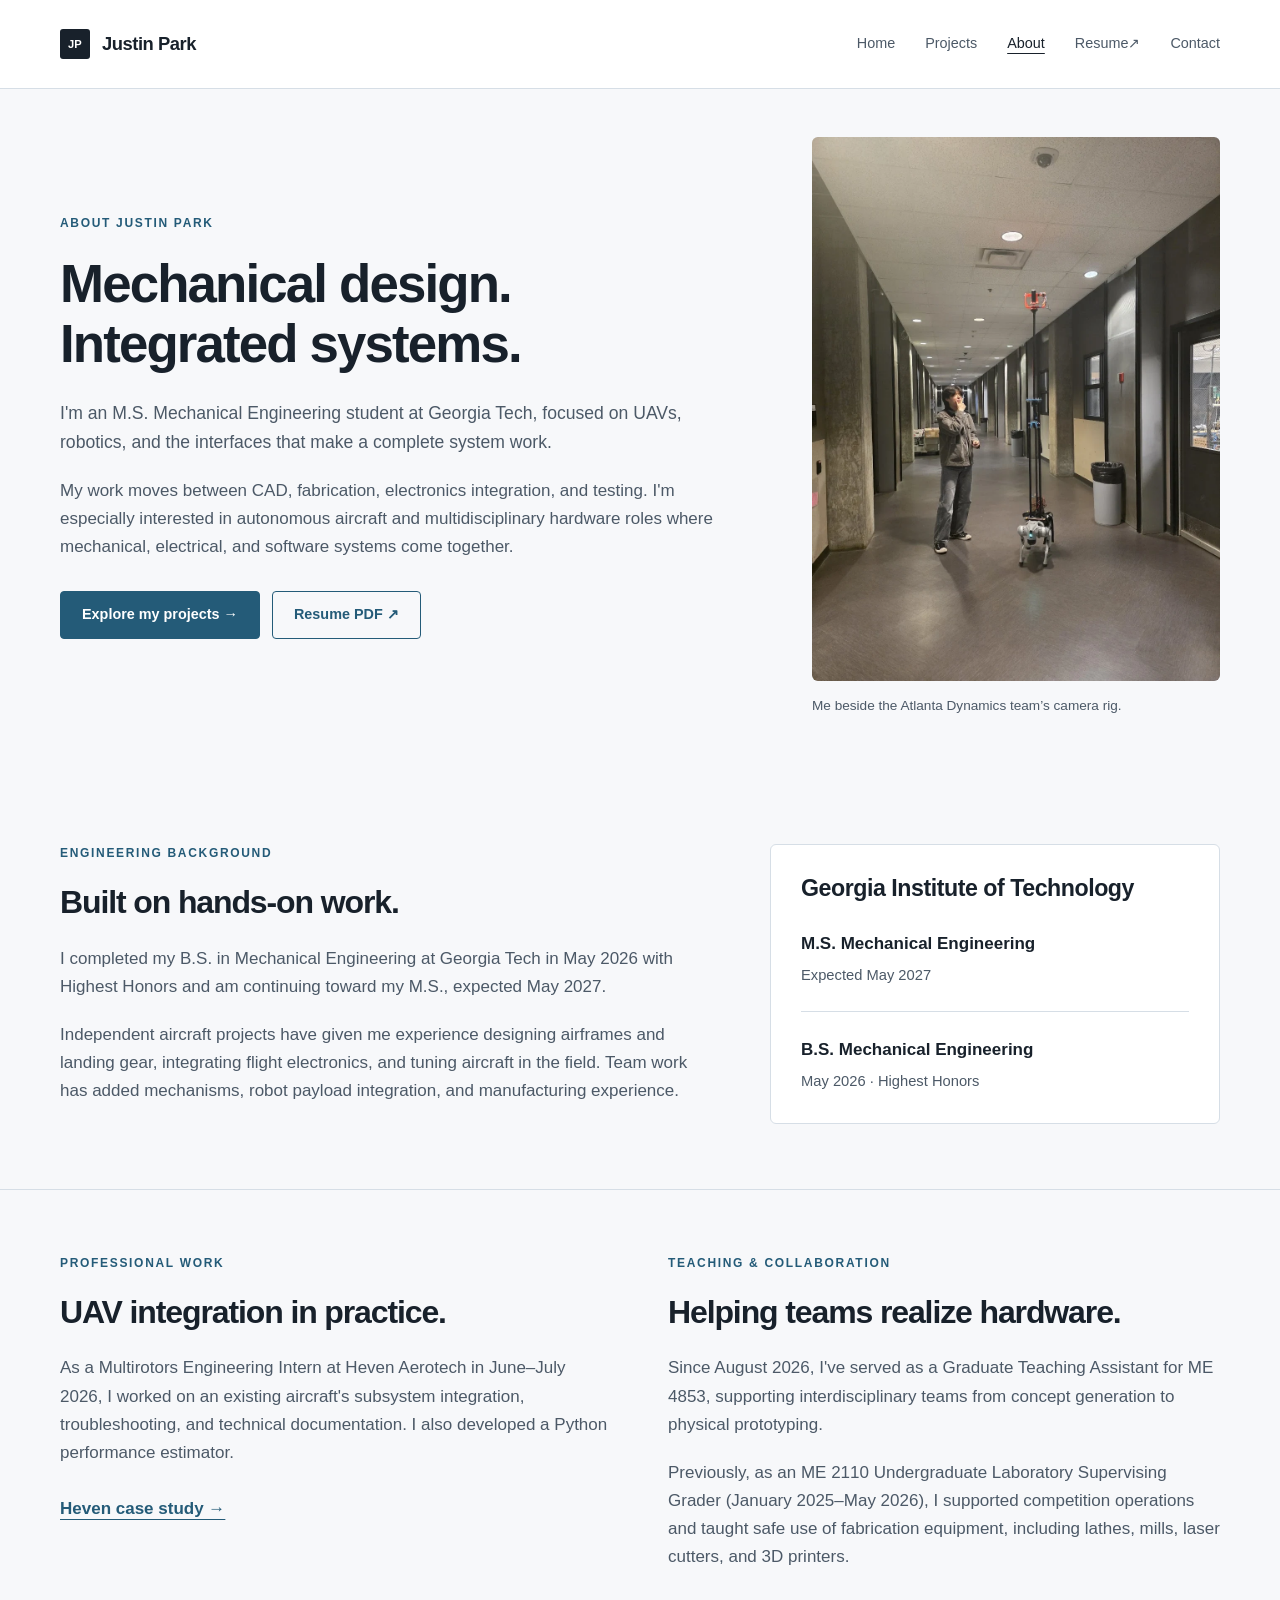
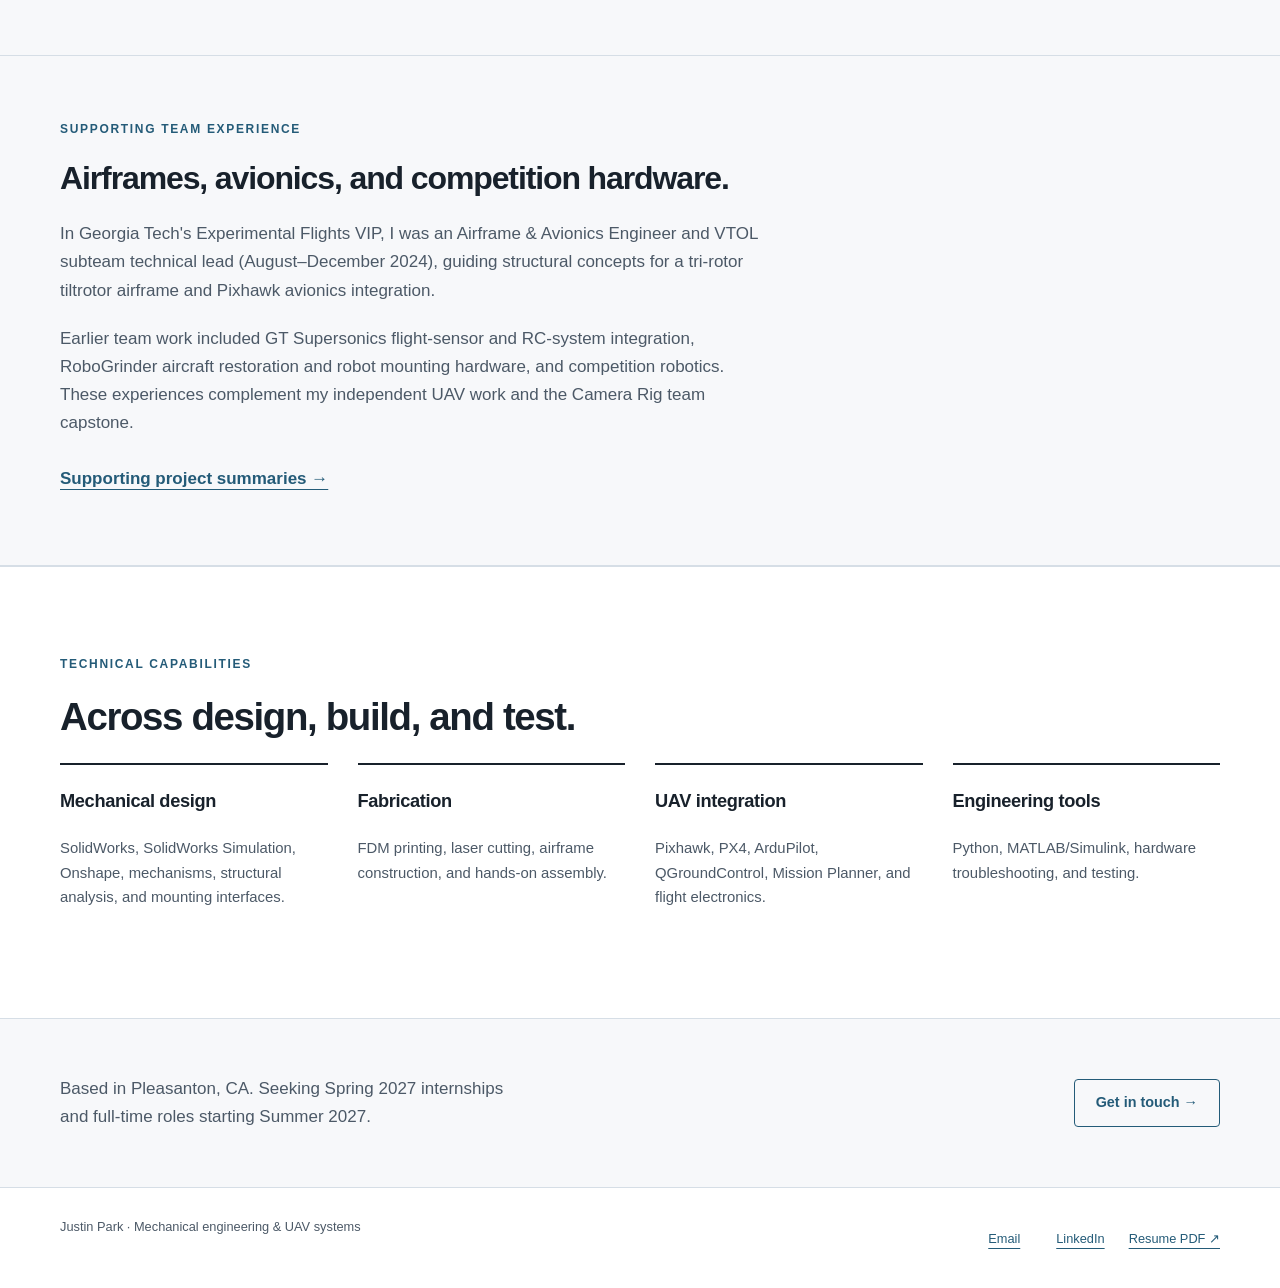
==== website/about/index.html @ 543ff521 "Finish project writeups and cleanup" ====
<!doctype html>
<html lang="en"><head><meta charset="utf-8"><meta name="viewport" content="width=device-width, initial-scale=1"><title>About — Justin Park</title><meta name="description" content="Justin Park: Georgia Tech mechanical engineering BS/MS background, UAV integration, robotics, teaching, and hands-on hardware development."><link rel="icon" href="../assets/images/site-mark.svg" type="image/svg+xml"><meta name="theme-color" content="#245b78"><link rel="stylesheet" href="../assets/css/styles.css?v=primary-pages-1"><script src="../assets/js/main.js?v=primary-pages-1" defer></script></head>
<body><a class="skip-link" href="#main">Skip to content</a><header class="site-header"><div class="container header-inner">
<a class="brand" href="../index.html" aria-label="Justin Park, home"><span class="brand-mark" aria-hidden="true">JP</span>Justin Park</a>
<button class="nav-toggle" type="button" aria-expanded="false" aria-controls="site-navigation">Menu</button>
<nav class="nav-links" id="site-navigation" aria-label="Main navigation"><a href="../index.html">Home</a><a href="../projects/index.html">Projects</a><a href="../about/index.html" aria-current="page">About</a>
<a href="../assets/documents/justin-park-resume.pdf" target="_blank" rel="noopener" aria-label="Resume PDF, opens in a new tab">Resume <span aria-hidden="true">↗</span></a><a href="../index.html#contact">Contact</a></nav></div></header><main id="main" tabindex="-1"><div class="container case-hero"><div><span class="eyebrow">About Justin Park</span><h1>Mechanical design. Integrated systems.</h1><p class="lead">I'm an M.S. Mechanical Engineering student at Georgia Tech, focused on UAVs, robotics, and the interfaces that make a complete system work.</p><p class="muted">My work moves between CAD, fabrication, electronics integration, and testing. I'm especially interested in autonomous aircraft and multidisciplinary hardware roles where mechanical, electrical, and software systems come together.</p><div class="actions"><a class="button" href="../projects/index.html">Explore my projects →</a><a class="button secondary" href="../assets/documents/justin-park-resume.pdf" target="_blank" rel="noopener">Resume PDF ↗</a></div></div><figure><img src="../assets/images/camera-rig/justin-with-camera-rig.webp" alt="Justin Park beside the completed team camera payload on a quadruped robot" width="978" height="1304" fetchpriority="high"><figcaption>Me beside the Atlanta Dynamics team’s camera rig.</figcaption></figure></div>
<section class="case-section" aria-labelledby="background-title"><div class="container experience-grid"><div><span class="eyebrow">Engineering background</span><h2 id="background-title">Built on hands-on work.</h2><p>I completed my B.S. in Mechanical Engineering at Georgia Tech in May 2026 with Highest Honors and am continuing toward my M.S., expected May 2027.</p><p>Independent aircraft projects have given me experience designing airframes and landing gear, integrating flight electronics, and tuning aircraft in the field. Team work has added mechanisms, robot payload integration, and manufacturing experience.</p></div><div class="education"><h3>Georgia Institute of Technology</h3><div class="degree"><strong>M.S. Mechanical Engineering</strong><p>Expected May 2027</p></div><div class="degree"><strong>B.S. Mechanical Engineering</strong><p>May 2026 · Highest Honors</p></div></div></div></section>
<section class="case-section" aria-labelledby="experience-title"><div class="container case-split"><div><span class="eyebrow">Professional work</span><h2 id="experience-title">UAV integration in practice.</h2><p>As a Multirotors Engineering Intern at Heven Aerotech in June–July 2026, I worked on an existing aircraft's subsystem integration, troubleshooting, and technical documentation. I also developed a Python performance estimator.</p><a class="text-link" href="../projects/heven/index.html">Heven case study →</a></div><div><span class="eyebrow">Teaching &amp; collaboration</span><h2>Helping teams realize hardware.</h2><p>Since August 2026, I've served as a Graduate Teaching Assistant for ME 4853, supporting interdisciplinary teams from concept generation to physical prototyping.</p><p>Previously, as an ME 2110 Undergraduate Laboratory Supervising Grader (January 2025–May 2026), I supported competition operations and taught safe use of fabrication equipment, including lathes, mills, laser cutters, and 3D printers.</p></div></div></section>
<section class="case-section" aria-labelledby="teams-title"><div class="container"><div class="prose"><span class="eyebrow">Supporting team experience</span><h2 id="teams-title">Airframes, avionics, and competition hardware.</h2><p>In Georgia Tech's Experimental Flights VIP, I was an Airframe &amp; Avionics Engineer and VTOL subteam technical lead (August–December 2024), guiding structural concepts for a tri-rotor tiltrotor airframe and Pixhawk avionics integration.</p><p>Earlier team work included GT Supersonics flight-sensor and RC-system integration, RoboGrinder aircraft restoration and robot mounting hardware, and competition robotics. These experiences complement my independent UAV work and the Camera Rig team capstone.</p><a class="text-link" href="../projects/index.html#secondary-title">Supporting project summaries →</a></div></div></section>
<section class="section section-white" aria-labelledby="skills-title"><div class="container"><span class="eyebrow">Technical capabilities</span><h2 id="skills-title">Across design, build, and test.</h2><div class="capability-grid"><article><h3>Mechanical design</h3><p>SolidWorks, SolidWorks Simulation, Onshape, mechanisms, structural analysis, and mounting interfaces.</p></article><article><h3>Fabrication</h3><p>FDM printing, laser cutting, airframe construction, and hands-on assembly.</p></article><article><h3>UAV integration</h3><p>Pixhawk, PX4, ArduPilot, QGroundControl, Mission Planner, and flight electronics.</p></article><article><h3>Engineering tools</h3><p>Python, MATLAB/Simulink, hardware troubleshooting, and testing.</p></article></div></div></section>
<div class="container case-end"><p>Based in Pleasanton, CA. Seeking Spring 2027 internships and full-time roles starting Summer 2027.</p><a class="button secondary" href="../index.html#contact">Get in touch →</a></div></main><footer class="site-footer"><div class="container footer-inner"><span>Justin Park · Mechanical engineering &amp; UAV systems</span><div class="footer-links"><a href="mailto:justinpark0902@gmail.com">Email</a><a href="https://www.linkedin.com/in/justinpark-eng/">LinkedIn</a><a href="../assets/documents/justin-park-resume.pdf" target="_blank" rel="noopener">Resume PDF ↗</a></div></div></footer></body></html>
---- website/assets/css/styles.css ----
/* Shared visual system. Content remains visible without JavaScript. */
:root{--ink:#18212b;--muted:#4c5967;--accent:#245b78;--paper:#f7f8fa;--line:#d6dee6;--white:#fff;--width:1160px;--radius:6px}

*{box-sizing:border-box}
html{scroll-behavior:smooth;scroll-padding-top:28px}
body{margin:0;background:var(--paper);color:var(--ink);font-family:"Segoe UI",Arial,sans-serif;font-size:17px;line-height:1.65}
img{display:block;max-width:100%;height:auto}
a{color:var(--accent);text-underline-offset:5px;text-decoration-thickness:1px}
a:hover{text-decoration-thickness:2px}
a:focus-visible,button:focus-visible,[tabindex]:focus-visible{outline:3px solid var(--accent);outline-offset:5px}
h1,h2,h3{line-height:1.15;letter-spacing:-.035em;margin:0 0 24px;font-weight:600}
h1{font-size:clamp(2.3rem,4.8vw,3.5rem)}
h2{font-size:clamp(1.8rem,3vw,2.5rem)}
h3{font-size:1.45rem;letter-spacing:-.02em}
p{margin:0 0 20px}
ul{padding-left:22px}
figure{margin:0}
figcaption{font-size:.85rem;line-height:1.55;color:var(--muted);padding:14px 0 0}
button{font:inherit}
.container{width:min(var(--width),calc(100% - 48px));margin-inline:auto}
.section{padding-block:88px}
.section-white{background:var(--white);border-block:1px solid var(--line)}
.eyebrow{display:block;font-size:.75rem;font-weight:600;letter-spacing:.14em;text-transform:uppercase;color:var(--accent);margin-bottom:20px}
.muted{color:var(--muted)}
.lead{font-size:1.2rem;color:var(--muted);max-width:65ch}
.section-heading{display:flex;justify-content:space-between;gap:32px;align-items:end;margin-bottom:36px}
.section-heading h2{margin-bottom:12px}
.section-heading p{margin-bottom:0;max-width:58ch}
.text-link{font-weight:600;white-space:nowrap;display:inline-flex;align-items:center;min-height:44px}
.skip-link{position:absolute;top:12px;left:12px;transform:translateY(-160%);background:white;padding:10px 16px;z-index:10}
.skip-link:focus{transform:none}

.site-header{background:var(--white);border-bottom:1px solid var(--line)}
.header-inner{min-height:88px;display:flex;align-items:center;justify-content:space-between;gap:24px}
.brand{min-height:44px;font-size:1.15rem;font-weight:650;letter-spacing:-.025em;color:var(--ink);text-decoration:none;display:flex;gap:12px;align-items:center}
.brand-mark{width:30px;height:30px;display:grid;place-items:center;background:var(--ink);color:white;font-size:.7rem;letter-spacing:.02em;border-radius:3px}
.nav-links{display:flex;align-items:center;gap:30px}
.nav-links a{display:inline-flex;min-height:44px;align-items:center;font-size:.9rem;color:var(--muted);text-decoration:none}
.nav-links a:hover,.nav-links a[aria-current]{color:var(--ink);text-decoration:underline}
.nav-toggle{display:none;background:transparent;border:1px solid var(--line);border-radius:4px;padding:8px 14px;min-height:44px;color:var(--ink)}

.hero{display:grid;grid-template-columns:1.25fr .75fr;gap:76px;align-items:center;padding-block:72px 80px}
.hero h1{max-width:18ch;margin-bottom:24px}
.hero .headline{font-size:.83rem;line-height:1.6;color:var(--accent);font-weight:600;margin-bottom:24px;max-width:50ch}
.hero .intro{max-width:57ch;color:var(--muted);font-size:1.1rem}
.availability{border-top:1px solid var(--line);padding-top:20px;margin-top:28px;font-size:.86rem;color:var(--muted)}
.availability strong{display:block;color:var(--ink);font-weight:600;margin-bottom:3px}
.hero-image img{width:100%;max-height:540px;object-fit:contain;background:#e6e9eb;border-radius:var(--radius)}
.hero-image figcaption{display:flex;justify-content:space-between;gap:12px}
.actions{display:flex;gap:12px;flex-wrap:wrap;margin-top:30px}
.button{display:inline-flex;justify-content:center;align-items:center;min-height:48px;padding:11px 21px;border:1px solid var(--accent);border-radius:4px;background:var(--accent);color:white;text-decoration:none;font-weight:600;font-size:.9rem;transition:background .15s}
.button:hover{background:#1b455c;text-decoration:none}
.button.secondary{background:transparent;color:var(--accent)}
.button.secondary:hover{background:#edf2f5}

.project-grid{display:grid;grid-template-columns:1fr 1fr;gap:28px}
.project-card{background:white;border:1px solid var(--line);border-radius:var(--radius);overflow:hidden;display:flex;flex-direction:column;min-width:0}
.card-media{height:300px;background:#e9edf0;display:block;overflow:hidden}
.card-media img{width:100%;height:100%;object-fit:contain}
.card-content{padding:30px;flex:1;display:flex;flex-direction:column}
.card-context{font-size:.73rem;letter-spacing:.055em;text-transform:uppercase;color:var(--muted);margin-bottom:16px}
.card-content h3{margin-bottom:16px}
.card-content p{color:var(--muted);font-size:.96rem}
.tags{list-style:none;padding:0;margin:0 0 24px;display:flex;gap:8px;flex-wrap:wrap}
.tags li{border:1px solid var(--line);border-radius:3px;padding:3px 9px;font-size:.73rem;color:var(--muted)}
.card-action a{display:inline-flex;align-items:center;min-height:44px}
.card-action{margin-top:auto;padding-top:16px;border-top:1px solid var(--line);font-size:.88rem;font-weight:600}

.capability-grid{display:grid;grid-template-columns:repeat(4,1fr);gap:30px}
.capability-grid article{border-top:2px solid var(--ink);padding-top:24px}
.capability-grid h3{font-size:1.14rem;line-height:1.3;letter-spacing:-.02em}
.capability-grid p{font-size:.93rem;color:var(--muted)}
.capability-grid a{font-size:.85rem;display:inline-flex;align-items:center;min-height:44px}
.experience-grid{display:grid;grid-template-columns:1.4fr 1fr;gap:80px}
.timeline{list-style:none;margin:0;padding:0}
.timeline li{padding:22px 0;border-top:1px solid var(--line)}
.timeline li:first-child{padding-top:0;border:0}
.timeline h3{font-size:1.1rem;margin-bottom:8px}
.timeline p{font-size:.92rem;color:var(--muted);margin:0}
.timeline time{font-size:.78rem;display:block;color:var(--accent);margin-bottom:10px}
.education{padding:30px;border:1px solid var(--line);border-radius:var(--radius);align-self:start;background:white}
.education h3{margin-bottom:28px}
.degree{padding-top:24px;margin-top:24px;border-top:1px solid var(--line)}
.degree:first-of-type{padding:0;margin:0;border:0}
.degree strong{display:block}
.degree p{font-size:.92rem;color:var(--muted);margin:5px 0 0}

.contact{display:grid;grid-template-columns:1fr 1fr;gap:80px}
.contact p{color:var(--muted);max-width:48ch}
.contact-links{display:flex;flex-direction:column;gap:12px;align-items:flex-start;justify-content:center}
.contact-links a{overflow-wrap:anywhere;min-height:44px}
.contact-links .email{font-size:1.3rem;font-weight:600}
.contact-links .location{margin:8px 0 0;font-size:.85rem}
.site-footer{border-top:1px solid var(--line);padding-block:28px;background:white}
.footer-inner{display:flex;justify-content:space-between;gap:24px;color:var(--muted);font-size:.8rem}
.footer-links{display:flex;flex-wrap:wrap;gap:8px 24px}
.footer-links a{display:inline-flex;align-items:center;min-height:44px;min-width:44px}
.page-intro{padding-block:68px 56px}
.page-intro h1{max-width:19ch}
.page-intro .lead{margin-bottom:0}
.primary-label{margin-bottom:28px;padding-bottom:18px;border-bottom:1px solid var(--line);display:flex;justify-content:space-between;align-items:center;gap:20px}
.primary-label h2{font-size:1.4rem;margin:0}
.primary-label span{font-size:.8rem;color:var(--muted)}
.projects-primary{padding-bottom:80px}
.secondary-grid{display:grid;grid-template-columns:repeat(2,1fr);gap:36px}
.secondary-work{min-width:0;display:grid;grid-template-columns:140px 1fr;gap:24px}
.secondary-work img{width:100%;height:150px;object-fit:contain;background:#e9edf0;border-radius:4px}
.secondary-work h3{font-size:1.12rem;margin-bottom:12px}
.secondary-work p{font-size:.9rem;color:var(--muted)}
.secondary-work .card-context{font-size:.7rem}
.secondary-heading{margin-bottom:32px}
.secondary-heading h2{font-size:1.8rem;margin-bottom:12px}
.secondary-heading p{font-size:.95rem;color:var(--muted)}

.breadcrumb a{display:inline-flex;align-items:center;min-height:44px}
.breadcrumb{font-size:.83rem;color:var(--muted);margin-bottom:32px}
.case-hero{display:grid;grid-template-columns:1.25fr .75fr;gap:72px;align-items:center;padding-block:48px 64px}
.case-hero h1{font-size:clamp(2.3rem,4.3vw,3.3rem);max-width:17ch}
.case-hero .lead{font-size:1.1rem}
.case-hero img{max-height:560px;width:100%;object-fit:contain;background:#e6e9eb;border-radius:var(--radius)}
.facts{display:grid;grid-template-columns:1fr 1fr;gap:20px;margin:28px 0 0}
.facts div{border-top:1px solid var(--line);padding-top:12px}
.facts dt{font-size:.7rem;text-transform:uppercase;letter-spacing:.09em;color:var(--muted)}
.facts dd{margin:6px 0 0;font-size:.9rem}
.case-nav{padding-block:18px;border-block:1px solid var(--line);background:white}
.case-nav .container{display:flex;gap:24px;flex-wrap:wrap}
.case-nav a{font-size:.82rem;min-height:44px;display:flex;align-items:center}
.case-section{padding-block:64px;border-bottom:1px solid var(--line)}
.case-section h2{font-size:2rem}
.case-split{display:grid;grid-template-columns:1fr 1fr;gap:56px;align-items:start}
.case-split p{max-width:65ch}
.case-section .prose{max-width:74ch}
.case-section p{color:var(--muted)}
.role-note{border-left:3px solid var(--accent);padding:16px 24px;background:#edf2f5;font-size:.93rem;margin-top:24px}
.decision-grid{display:grid;grid-template-columns:repeat(3,1fr);gap:28px;margin:32px 0 40px}
.decision-grid article{padding-top:24px;border-top:1px solid var(--line)}
.decision-grid h3{font-size:1.1rem}
.decision-grid p{font-size:.94rem}
.figure-grid{display:grid;grid-template-columns:1fr 1fr;gap:32px}
.technical-figure img{width:100%;background:white;border:1px solid var(--line);border-radius:4px;object-fit:contain}
.technical-figure>a{display:block}
.figure-grid .technical-figure img{height:370px}
.technical-figure figcaption a{white-space:nowrap;display:inline-flex;align-items:center;min-height:44px}
.source-note{font-size:.85rem;color:var(--muted);max-width:80ch}
.case-end{padding-block:56px;display:flex;justify-content:space-between;align-items:center;gap:24px}
.case-end p{margin:0;max-width:50ch;color:var(--muted)}

@media(max-width:950px){.hero,.case-hero{gap:36px;grid-template-columns:1.1fr .9fr}
.hero h1{font-size:2.7rem}
.capability-grid{grid-template-columns:1fr 1fr}
.experience-grid,.contact{gap:40px}
.card-media{height:260px}
.card-content{padding:24px}
.case-split{gap:32px}
.figure-grid .technical-figure img{height:300px}
.decision-grid{gap:20px}
}

@media(max-width:700px){body{font-size:16px}
.container{width:calc(100% - 36px)}
.header-inner{min-height:76px;flex-wrap:wrap;gap:0;padding-block:16px}
.nav-links{width:100%;flex-wrap:wrap;gap:12px 24px;padding-top:12px}
.js .nav-toggle{display:block}
.js .nav-links{display:none}
.js .nav-links.is-open{display:flex}
.hero,.case-hero{grid-template-columns:1fr;gap:32px;padding-block:44px 48px}
.hero h1{font-size:2.5rem;max-width:16ch}
.hero-image{max-width:390px;margin-inline:auto;width:100%}
.hero-image img{max-height:420px}
.section{padding-block:52px}
.section-heading{display:block}
.section-heading>.text-link{margin-top:20px}
.project-grid,.experience-grid,.contact,.case-split,.figure-grid{grid-template-columns:1fr}
.project-grid{gap:24px}
.card-media{height:280px}
.capability-grid{gap:28px 22px}
.capability-grid h3{font-size:1.06rem}
.experience-grid,.contact{gap:32px}
.contact-links .email{font-size:1.1rem}
.footer-inner{flex-direction:column;gap:12px}
.page-intro{padding-block:44px 36px}
.primary-label{align-items:start;flex-direction:column;gap:8px}
.projects-primary{padding-bottom:48px}
.secondary-work{grid-template-columns:112px 1fr;gap:20px}
.secondary-work img{height:120px;margin:0}
.secondary-work h3{font-size:1.08rem}
.case-hero h1{font-size:2.4rem}
.case-hero>figure{max-width:390px;margin-inline:auto;width:100%}
.case-hero img{max-height:440px}
.case-nav .container{gap:8px 20px}
.case-section{padding-block:44px}
.case-section h2{font-size:1.8rem}
.decision-grid{grid-template-columns:1fr;gap:0;margin:24px 0}
.decision-grid article{padding-block:22px 0}
.figure-grid .technical-figure img{height:auto;max-height:460px}
.case-end{display:block}
.case-end .button{margin-top:24px}
.facts{gap:16px}
.breadcrumb{margin-bottom:24px}
}

@media(max-width:380px){.capability-grid{grid-template-columns:1fr}
.hero h1{font-size:2.25rem}
.secondary-work{grid-template-columns:1fr}
.secondary-work img{height:180px}
.actions .button{width:100%}
}

@media(prefers-reduced-motion:reduce){html{scroll-behavior:auto}
*,*::before,*::after{transition:none!important}
}


body.viewer-open{overflow:hidden}

.image-viewer{width:min(1100px,calc(100vw - 40px));max-width:none;max-height:calc(100dvh - 40px);padding:0;border:0;border-radius:6px;background:white;color:var(--ink);box-shadow:0 16px 80px #0005;overflow:auto}

.image-viewer::backdrop{background:rgba(12,20,28,.84)}

.viewer-panel{padding:20px}

.viewer-close{display:flex;align-items:center;gap:12px;margin:0 0 16px auto;min-height:44px;padding:8px 16px;background:var(--paper);border:1px solid var(--line);border-radius:4px;color:var(--ink);cursor:pointer}

.viewer-close span{font-size:1.5rem;line-height:1}

.viewer-image{width:100%;height:auto;max-height:calc(100dvh - 195px);object-fit:contain;background:#f0f2f4}

.viewer-caption{max-width:80ch;margin-inline:auto;text-align:center;padding-top:16px;color:var(--muted);font-size:.9rem}

@media(max-width:700px){.image-viewer{width:calc(100vw - 24px);max-height:calc(100dvh - 24px)}
.viewer-panel{padding:12px}
.viewer-caption{font-size:.8rem}
}

/* Compact, varied collage. Links retain the uncropped photographs. */
.photo-collage{display:grid;grid-template-columns:repeat(4,minmax(0,1fr));grid-auto-rows:clamp(125px,12vw,170px);grid-auto-flow:dense;gap:12px}

.collage-photo{margin:0;min-width:0;min-height:0;overflow:hidden;border-radius:4px;background:#e9edf0}

.collage-photo a{display:block;width:100%;height:100%}

.collage-photo img{width:100%;height:100%;object-fit:cover;object-position:center}

.collage-photo:nth-child(1),.collage-photo:nth-child(11),.collage-photo:nth-child(13),.collage-photo:nth-child(24),.collage-photo:nth-child(26){grid-row:span 2}

.collage-photo:nth-child(6),.collage-photo:nth-child(17),.collage-photo:nth-child(23){grid-column:span 2;grid-row:span 2}

.collage-photo:nth-child(31),.collage-photo:nth-child(32){grid-column:span 2}

.collage-photo:nth-child(21) img,.collage-photo:nth-child(22) img{object-fit:contain}

.collage-photo:nth-child(11) img,.collage-photo:nth-child(26) img{object-position:center 35%}

.collage-photo a:hover img{filter:brightness(.94)}

.collage-photo:focus-within{outline:3px solid var(--accent);outline-offset:4px}

.collage-note{font-size:.85rem;color:var(--muted);margin:20px 0 0}

.home-collage-section+.section{border-top:1px solid var(--line)}

@media(max-width:950px){.photo-collage{grid-template-columns:repeat(3,minmax(0,1fr));grid-auto-rows:clamp(115px,16vw,150px)}
.photo-collage .collage-photo{grid-column:span 1}
.photo-collage .collage-photo:nth-child(6),.photo-collage .collage-photo:nth-child(17),.photo-collage .collage-photo:nth-child(23){grid-row:span 1}
.photo-collage .collage-photo:nth-child(32){grid-column:1/-1}
.collage-photo:nth-child(32) img{object-fit:contain}
}

@media(max-width:700px){.photo-collage{grid-auto-rows:clamp(78px,23vw,130px);gap:8px}
.collage-photo{border-radius:3px}
}

.card-media.heven-logo{background:white;padding:36px;display:flex;align-items:center;justify-content:center}

.card-media.heven-logo img{min-width:0;min-height:0}

.survey-iterations{padding-block:0 64px;scroll-margin-top:28px}

.survey-iterations h2{font-size:1.5rem}

.iteration-grid{display:grid;grid-template-columns:repeat(3,1fr);gap:28px}

.iteration-grid img{width:100%;height:170px;object-fit:contain;background:#e9edf0;border-radius:4px;margin-bottom:20px}

.iteration-grid h3{font-size:1.1rem;line-height:1.3;margin-bottom:12px}

.iteration-grid p{font-size:.9rem;color:var(--muted)}

@media(max-width:700px){
 .iteration-grid{grid-template-columns:1fr}

 .iteration-grid article{display:grid;grid-template-columns:112px 1fr;column-gap:20px}

 .iteration-grid img{grid-row:1/4;height:120px;margin:0}

 .iteration-grid .card-context{margin-bottom:10px}

 .iteration-grid h3,.iteration-grid p{grid-column:2}

 .survey-iterations{padding-bottom:44px}

}

@media(max-width:380px){
 .iteration-grid article{display:block}

 .iteration-grid img{height:180px;margin-bottom:20px}

}



/* Keep tablet prose and supporting project summaries comfortably readable. */
@media(max-width:950px){.secondary-grid{grid-template-columns:1fr}
}

@media(min-width:701px) and (max-width:800px){.hero,.case-hero{grid-template-columns:1fr;gap:32px;padding-block:48px}
.hero h1{max-width:20ch}
.hero-image,.case-hero>figure{max-width:390px;width:100%;margin-inline:auto}
.hero-image img,.case-hero img{max-height:420px}
}


/* Additional primary case studies use the approved shared layout. */
.generation-list{display:grid;gap:48px;margin-top:40px}
.generation-list article+article{border-top:1px solid var(--line);padding-top:40px}
.generation-list h3{font-size:1.45rem}
.supporting-figure{max-width:560px;margin:36px auto 0}
.work-summary{padding:32px;background:white;border:1px solid var(--line);border-radius:var(--radius)}
.work-summary img{width:100%;max-height:180px;object-fit:contain;margin-bottom:28px}
.work-summary p{font-size:.9rem}
.work-summary ul{margin-bottom:0;color:var(--muted);font-size:.94rem}
.work-summary li+li{margin-top:16px}
.secondary-heading p a{display:inline-flex;align-items:center;min-height:44px}
@media(max-width:700px){.generation-list{gap:32px;margin-top:28px}.generation-list article+article{padding-top:32px}.work-summary{padding:24px}}

/* Concise, image-led project-page template. */
.project-heading{padding-block:48px 28px}
.project-heading .breadcrumb{margin-bottom:20px}
.project-heading h1{max-width:none;font-size:clamp(2.25rem,4vw,3.2rem);margin-bottom:16px}
.project-heading .lead{max-width:none;font-size:1.05rem;margin-bottom:20px}
.project-heading .tags{margin-bottom:0}
.project-featured{display:grid;grid-template-columns:1fr 1fr;gap:28px}
.project-featured img{height:510px;object-fit:contain;background:white}
.project-overview{display:grid;grid-template-columns:minmax(0,1.65fr) minmax(280px,1fr);gap:56px;align-items:start;padding-block:44px}
.project-summary h2,.project-visuals h2,.project-notes h2{font-size:1.5rem;margin-bottom:20px}
.project-summary p{max-width:62ch;color:var(--muted)}
.project-details{padding:24px;background:white;border:1px solid var(--line);border-radius:var(--radius)}
.project-details h2{font-size:1.1rem;margin-bottom:20px}
.project-details dl{margin:0;display:grid;gap:14px}
.project-details dt{font-size:.68rem;text-transform:uppercase;letter-spacing:.09em;color:var(--muted)}
.project-details dd{margin:3px 0 0;font-size:.88rem;line-height:1.5}
.project-details h3{font-size:.9rem;letter-spacing:0;margin:22px 0 10px}
.project-details ul{margin:0;font-size:.85rem;color:var(--muted)}
.project-gallery{display:grid;grid-template-columns:repeat(2,minmax(0,1fr));gap:28px}
.project-gallery img{height:330px;object-fit:contain}
.project-gallery .technical-figure:last-child:nth-child(odd){grid-column:1/-1;max-width:600px;width:100%;justify-self:center}
.project-notes{border-top:1px solid var(--line);margin-top:40px;padding-top:28px}
.project-notes ul{font-size:.92rem;color:var(--muted);margin-bottom:0}
.project-notes li+li{margin-top:8px}
.project-bottom{display:flex;align-items:center;justify-content:space-between;gap:24px;padding-block:40px}
@media(max-width:950px){.project-overview{gap:28px;grid-template-columns:minmax(0,1.4fr) minmax(260px,1fr)}.project-featured img{height:400px}.project-gallery img{height:280px}}
@media(max-width:700px){.project-heading{padding-block:32px 24px}.project-featured,.project-overview,.project-gallery{grid-template-columns:1fr}.project-featured{gap:24px}.project-featured img{height:auto;max-height:480px}.project-overview{gap:20px;padding-block:32px}.project-details{padding:20px}.project-gallery{gap:24px}.project-gallery img{height:auto;max-height:420px}.project-notes{margin-top:32px}.project-bottom{flex-wrap:wrap;padding-block:32px}}

/* Single public visual for text-led professional work. */
.project-featured-single{grid-template-columns:1fr}
.project-featured-single .technical-figure{width:100%;max-width:640px;justify-self:center}
.project-featured-single img{height:220px}
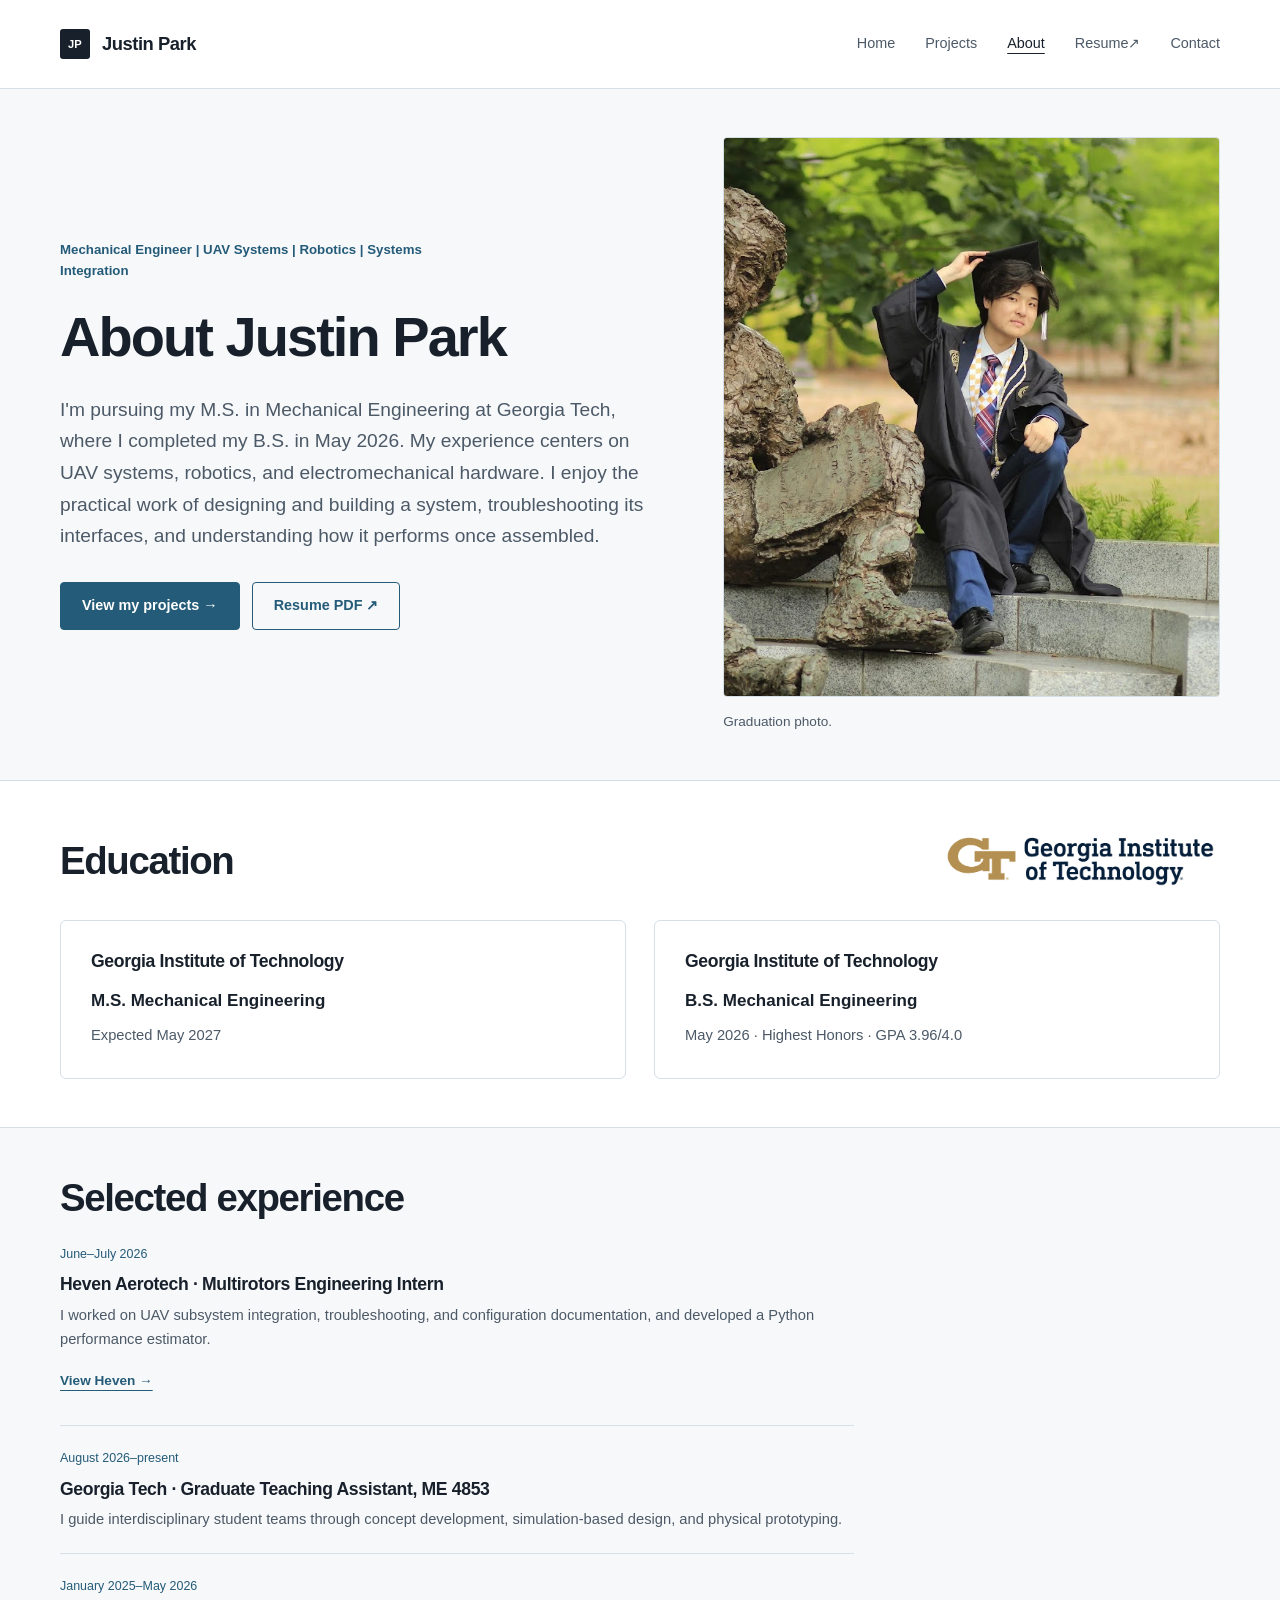
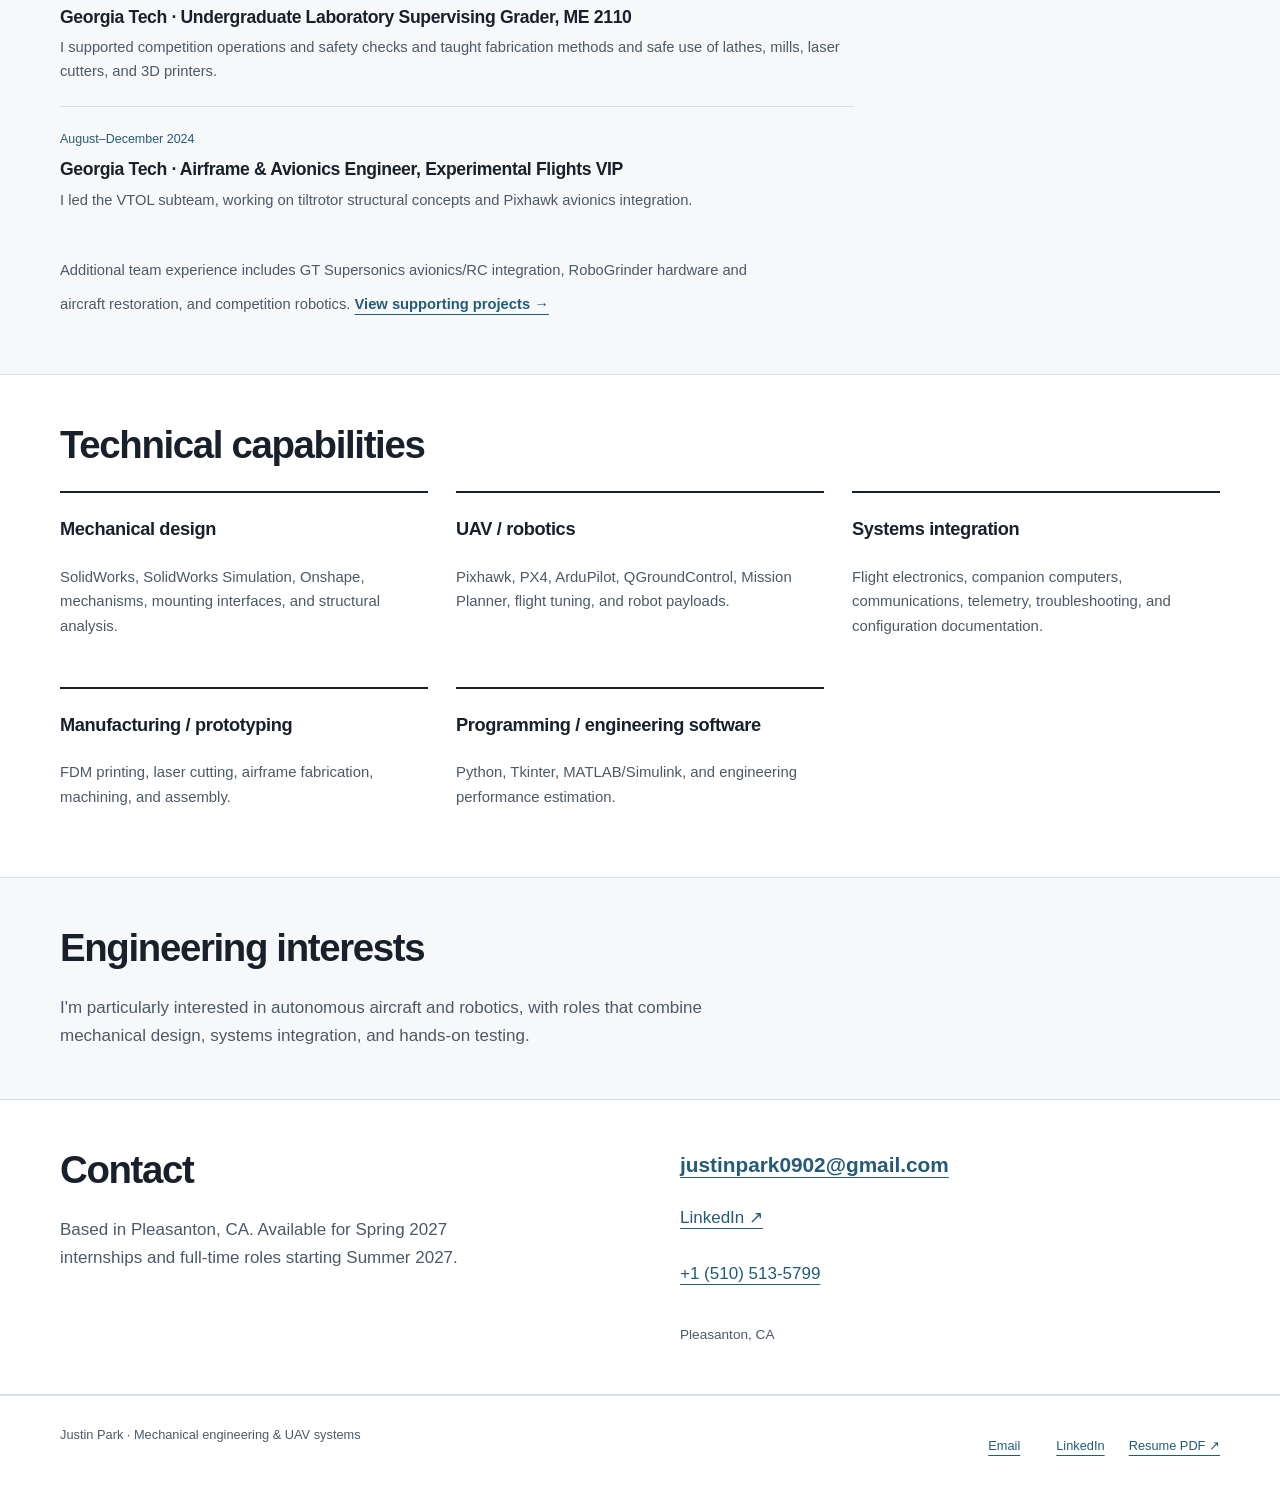
==== commit d5cd9caf: "Finish engineering portfolio website" ====
--- a/website/about/index.html
+++ b/website/about/index.html
@@ -1,12 +1,25 @@
 <!doctype html>
-<html lang="en"><head><meta charset="utf-8"><meta name="viewport" content="width=device-width, initial-scale=1"><title>About — Justin Park</title><meta name="description" content="Justin Park: Georgia Tech mechanical engineering BS/MS background, UAV integration, robotics, teaching, and hands-on hardware development."><link rel="icon" href="../assets/images/site-mark.svg" type="image/svg+xml"><meta name="theme-color" content="#245b78"><link rel="stylesheet" href="../assets/css/styles.css?v=primary-pages-1"><script src="../assets/js/main.js?v=primary-pages-1" defer></script></head>
+<html lang="en"><head><meta charset="utf-8"><meta name="viewport" content="width=device-width, initial-scale=1"><title>About — Justin Park</title><meta name="description" content="About Justin Park, a Georgia Tech mechanical engineering graduate student working on UAVs, robotics, and systems integration."><link rel="icon" href="../assets/images/site-mark.svg" type="image/svg+xml"><meta name="theme-color" content="#245b78"><link rel="stylesheet" href="../assets/css/styles.css?v=complete-1"><script src="../assets/js/main.js?v=complete-1" defer></script><meta property="og:title" content="About — Justin Park"><meta property="og:description" content="About Justin Park, a Georgia Tech mechanical engineering graduate student working on UAVs, robotics, and systems integration."><meta property="og:type" content="website"><meta property="og:site_name" content="Justin Park — Engineering Portfolio"><meta property="og:locale" content="en_US"><meta name="twitter:card" content="summary"></head>
 <body><a class="skip-link" href="#main">Skip to content</a><header class="site-header"><div class="container header-inner">
-<a class="brand" href="../index.html" aria-label="Justin Park, home"><span class="brand-mark" aria-hidden="true">JP</span>Justin Park</a>
+<a class="brand" href="../" aria-label="Justin Park, home"><span class="brand-mark" aria-hidden="true">JP</span>Justin Park</a>
 <button class="nav-toggle" type="button" aria-expanded="false" aria-controls="site-navigation">Menu</button>
-<nav class="nav-links" id="site-navigation" aria-label="Main navigation"><a href="../index.html">Home</a><a href="../projects/index.html">Projects</a><a href="../about/index.html" aria-current="page">About</a>
-<a href="../assets/documents/justin-park-resume.pdf" target="_blank" rel="noopener" aria-label="Resume PDF, opens in a new tab">Resume <span aria-hidden="true">↗</span></a><a href="../index.html#contact">Contact</a></nav></div></header><main id="main" tabindex="-1"><div class="container case-hero"><div><span class="eyebrow">About Justin Park</span><h1>Mechanical design. Integrated systems.</h1><p class="lead">I'm an M.S. Mechanical Engineering student at Georgia Tech, focused on UAVs, robotics, and the interfaces that make a complete system work.</p><p class="muted">My work moves between CAD, fabrication, electronics integration, and testing. I'm especially interested in autonomous aircraft and multidisciplinary hardware roles where mechanical, electrical, and software systems come together.</p><div class="actions"><a class="button" href="../projects/index.html">Explore my projects →</a><a class="button secondary" href="../assets/documents/justin-park-resume.pdf" target="_blank" rel="noopener">Resume PDF ↗</a></div></div><figure><img src="../assets/images/camera-rig/justin-with-camera-rig.webp" alt="Justin Park beside the completed team camera payload on a quadruped robot" width="978" height="1304" fetchpriority="high"><figcaption>Me beside the Atlanta Dynamics team’s camera rig.</figcaption></figure></div>
-<section class="case-section" aria-labelledby="background-title"><div class="container experience-grid"><div><span class="eyebrow">Engineering background</span><h2 id="background-title">Built on hands-on work.</h2><p>I completed my B.S. in Mechanical Engineering at Georgia Tech in May 2026 with Highest Honors and am continuing toward my M.S., expected May 2027.</p><p>Independent aircraft projects have given me experience designing airframes and landing gear, integrating flight electronics, and tuning aircraft in the field. Team work has added mechanisms, robot payload integration, and manufacturing experience.</p></div><div class="education"><h3>Georgia Institute of Technology</h3><div class="degree"><strong>M.S. Mechanical Engineering</strong><p>Expected May 2027</p></div><div class="degree"><strong>B.S. Mechanical Engineering</strong><p>May 2026 · Highest Honors</p></div></div></div></section>
-<section class="case-section" aria-labelledby="experience-title"><div class="container case-split"><div><span class="eyebrow">Professional work</span><h2 id="experience-title">UAV integration in practice.</h2><p>As a Multirotors Engineering Intern at Heven Aerotech in June–July 2026, I worked on an existing aircraft's subsystem integration, troubleshooting, and technical documentation. I also developed a Python performance estimator.</p><a class="text-link" href="../projects/heven/index.html">Heven case study →</a></div><div><span class="eyebrow">Teaching &amp; collaboration</span><h2>Helping teams realize hardware.</h2><p>Since August 2026, I've served as a Graduate Teaching Assistant for ME 4853, supporting interdisciplinary teams from concept generation to physical prototyping.</p><p>Previously, as an ME 2110 Undergraduate Laboratory Supervising Grader (January 2025–May 2026), I supported competition operations and taught safe use of fabrication equipment, including lathes, mills, laser cutters, and 3D printers.</p></div></div></section>
-<section class="case-section" aria-labelledby="teams-title"><div class="container"><div class="prose"><span class="eyebrow">Supporting team experience</span><h2 id="teams-title">Airframes, avionics, and competition hardware.</h2><p>In Georgia Tech's Experimental Flights VIP, I was an Airframe &amp; Avionics Engineer and VTOL subteam technical lead (August–December 2024), guiding structural concepts for a tri-rotor tiltrotor airframe and Pixhawk avionics integration.</p><p>Earlier team work included GT Supersonics flight-sensor and RC-system integration, RoboGrinder aircraft restoration and robot mounting hardware, and competition robotics. These experiences complement my independent UAV work and the Camera Rig team capstone.</p><a class="text-link" href="../projects/index.html#secondary-title">Supporting project summaries →</a></div></div></section>
-<section class="section section-white" aria-labelledby="skills-title"><div class="container"><span class="eyebrow">Technical capabilities</span><h2 id="skills-title">Across design, build, and test.</h2><div class="capability-grid"><article><h3>Mechanical design</h3><p>SolidWorks, SolidWorks Simulation, Onshape, mechanisms, structural analysis, and mounting interfaces.</p></article><article><h3>Fabrication</h3><p>FDM printing, laser cutting, airframe construction, and hands-on assembly.</p></article><article><h3>UAV integration</h3><p>Pixhawk, PX4, ArduPilot, QGroundControl, Mission Planner, and flight electronics.</p></article><article><h3>Engineering tools</h3><p>Python, MATLAB/Simulink, hardware troubleshooting, and testing.</p></article></div></div></section>
-<div class="container case-end"><p>Based in Pleasanton, CA. Seeking Spring 2027 internships and full-time roles starting Summer 2027.</p><a class="button secondary" href="../index.html#contact">Get in touch →</a></div></main><footer class="site-footer"><div class="container footer-inner"><span>Justin Park · Mechanical engineering &amp; UAV systems</span><div class="footer-links"><a href="mailto:justinpark0902@gmail.com">Email</a><a href="https://www.linkedin.com/in/justinpark-eng/">LinkedIn</a><a href="../assets/documents/justin-park-resume.pdf" target="_blank" rel="noopener">Resume PDF ↗</a></div></div></footer></body></html>+<nav class="nav-links" id="site-navigation" aria-label="Main navigation"><a href="../">Home</a><a href="../projects/">Projects</a><a href="../about/" aria-current="page">About</a>
+<a href="../assets/documents/justin-park-resume.pdf" target="_blank" rel="noopener" aria-label="Resume PDF, opens in a new tab">Resume <span aria-hidden="true">↗</span></a><a href="../#contact">Contact</a></nav></div></header><main id="main" tabindex="-1">
+<div class="container hero about-hero"><div><p class="headline">Mechanical Engineer | UAV Systems | Robotics | Systems Integration</p><h1>About Justin Park</h1><p class="lead">I'm pursuing my M.S. in Mechanical Engineering at Georgia Tech, where I completed my B.S. in May 2026. My experience centers on UAV systems, robotics, and electromechanical hardware. I enjoy the practical work of designing and building a system, troubleshooting its interfaces, and understanding how it performs once assembled.</p><div class="actions"><a class="button" href="../projects/">View my projects →</a><a class="button secondary" href="../assets/documents/justin-park-resume.pdf" target="_blank" rel="noopener">Resume PDF ↗</a></div></div><figure class="hero-image technical-figure"><a href="../assets/images/about/justin-graduation.webp" aria-label="Enlarge image: Justin Park in graduation attire seated beside a statue"><img src="../assets/images/about/justin-graduation.webp" alt="Justin Park in graduation attire seated beside a statue outdoors" width="1367" height="911" fetchpriority="high"></a><figcaption>Graduation photo.</figcaption></figure></div>
+<section class="section section-white about-section" aria-labelledby="education-title"><div class="container"><div class="education-heading"><h2 id="education-title">Education</h2><img class="university-wordmark" src="../assets/images/education/georgia-tech-wordmark.png" alt="Georgia Institute of Technology" width="1500" height="338" loading="lazy"></div><div class="about-education"><article class="education"><h3>Georgia Institute of Technology</h3><strong>M.S. Mechanical Engineering</strong><p class="muted">Expected May 2027</p></article><article class="education"><h3>Georgia Institute of Technology</h3><strong>B.S. Mechanical Engineering</strong><p class="muted">May 2026 · Highest Honors · GPA 3.96/4.0</p></article></div></div></section>
+<section class="section about-section" aria-labelledby="experience-title"><div class="container"><h2 id="experience-title">Selected experience</h2><ul class="timeline about-experience">
+<li><time>June–July 2026</time><h3>Heven Aerotech · Multirotors Engineering Intern</h3><p>I worked on UAV subsystem integration, troubleshooting, and configuration documentation, and developed a Python performance estimator.</p><a class="text-link" href="../projects/heven/">View Heven →</a></li>
+<li><time>August 2026–present</time><h3>Georgia Tech · Graduate Teaching Assistant, ME 4853</h3><p>I guide interdisciplinary student teams through concept development, simulation-based design, and physical prototyping.</p></li>
+<li><time>January 2025–May 2026</time><h3>Georgia Tech · Undergraduate Laboratory Supervising Grader, ME 2110</h3><p>I supported competition operations and safety checks and taught fabrication methods and safe use of lathes, mills, laser cutters, and 3D printers.</p></li>
+<li><time>August–December 2024</time><h3>Georgia Tech · Airframe &amp; Avionics Engineer, Experimental Flights VIP</h3><p>I led the VTOL subteam, working on tiltrotor structural concepts and Pixhawk avionics integration.</p></li>
+</ul><p class="about-supporting">Additional team experience includes GT Supersonics avionics/RC integration, RoboGrinder hardware and aircraft restoration, and competition robotics. <a class="text-link" href="../projects/#secondary-title">View supporting projects →</a></p></div></section>
+<section class="section section-white about-section" aria-labelledby="skills-title"><div class="container"><h2 id="skills-title">Technical capabilities</h2><div class="capability-grid about-capabilities">
+<article><h3>Mechanical design</h3><p>SolidWorks, SolidWorks Simulation, Onshape, mechanisms, mounting interfaces, and structural analysis.</p></article>
+<article><h3>UAV / robotics</h3><p>Pixhawk, PX4, ArduPilot, QGroundControl, Mission Planner, flight tuning, and robot payloads.</p></article>
+<article><h3>Systems integration</h3><p>Flight electronics, companion computers, communications, telemetry, troubleshooting, and configuration documentation.</p></article>
+<article><h3>Manufacturing / prototyping</h3><p>FDM printing, laser cutting, airframe fabrication, machining, and assembly.</p></article>
+<article><h3>Programming / engineering software</h3><p>Python, Tkinter, MATLAB/Simulink, and engineering performance estimation.</p></article>
+</div></div></section>
+<section class="section about-section" aria-labelledby="interests-title"><div class="container"><h2 id="interests-title">Engineering interests</h2><p class="about-interests">I'm particularly interested in autonomous aircraft and robotics, with roles that combine mechanical design, systems integration, and hands-on testing.</p></div></section>
+<section class="section section-white about-section" id="contact" aria-labelledby="contact-title"><div class="container contact"><div><h2 id="contact-title">Contact</h2><p>Based in Pleasanton, CA. Available for Spring 2027 internships and full-time roles starting Summer 2027.</p></div><div class="contact-links"><a class="email" href="mailto:justinpark0902@gmail.com">justinpark0902@gmail.com</a><a href="https://www.linkedin.com/in/justinpark-eng/">LinkedIn ↗</a><a href="tel:+15105135799">+1 (510) 513-5799</a><p class="location">Pleasanton, CA</p></div></div></section>
+</main><footer class="site-footer"><div class="container footer-inner"><span>Justin Park · Mechanical engineering &amp; UAV systems</span><div class="footer-links"><a href="mailto:justinpark0902@gmail.com">Email</a><a href="https://www.linkedin.com/in/justinpark-eng/">LinkedIn</a><a href="../assets/documents/justin-park-resume.pdf" target="_blank" rel="noopener">Resume PDF ↗</a></div></div></footer></body></html>
--- a/website/assets/css/styles.css
+++ b/website/assets/css/styles.css
@@ -114,46 +114,18 @@
 
 .breadcrumb a{display:inline-flex;align-items:center;min-height:44px}
 .breadcrumb{font-size:.83rem;color:var(--muted);margin-bottom:32px}
-.case-hero{display:grid;grid-template-columns:1.25fr .75fr;gap:72px;align-items:center;padding-block:48px 64px}
-.case-hero h1{font-size:clamp(2.3rem,4.3vw,3.3rem);max-width:17ch}
-.case-hero .lead{font-size:1.1rem}
-.case-hero img{max-height:560px;width:100%;object-fit:contain;background:#e6e9eb;border-radius:var(--radius)}
-.facts{display:grid;grid-template-columns:1fr 1fr;gap:20px;margin:28px 0 0}
-.facts div{border-top:1px solid var(--line);padding-top:12px}
-.facts dt{font-size:.7rem;text-transform:uppercase;letter-spacing:.09em;color:var(--muted)}
-.facts dd{margin:6px 0 0;font-size:.9rem}
-.case-nav{padding-block:18px;border-block:1px solid var(--line);background:white}
-.case-nav .container{display:flex;gap:24px;flex-wrap:wrap}
-.case-nav a{font-size:.82rem;min-height:44px;display:flex;align-items:center}
-.case-section{padding-block:64px;border-bottom:1px solid var(--line)}
-.case-section h2{font-size:2rem}
-.case-split{display:grid;grid-template-columns:1fr 1fr;gap:56px;align-items:start}
-.case-split p{max-width:65ch}
-.case-section .prose{max-width:74ch}
-.case-section p{color:var(--muted)}
-.role-note{border-left:3px solid var(--accent);padding:16px 24px;background:#edf2f5;font-size:.93rem;margin-top:24px}
-.decision-grid{display:grid;grid-template-columns:repeat(3,1fr);gap:28px;margin:32px 0 40px}
-.decision-grid article{padding-top:24px;border-top:1px solid var(--line)}
-.decision-grid h3{font-size:1.1rem}
-.decision-grid p{font-size:.94rem}
-.figure-grid{display:grid;grid-template-columns:1fr 1fr;gap:32px}
 .technical-figure img{width:100%;background:white;border:1px solid var(--line);border-radius:4px;object-fit:contain}
 .technical-figure>a{display:block}
-.figure-grid .technical-figure img{height:370px}
 .technical-figure figcaption a{white-space:nowrap;display:inline-flex;align-items:center;min-height:44px}
-.source-note{font-size:.85rem;color:var(--muted);max-width:80ch}
 .case-end{padding-block:56px;display:flex;justify-content:space-between;align-items:center;gap:24px}
 .case-end p{margin:0;max-width:50ch;color:var(--muted)}
 
-@media(max-width:950px){.hero,.case-hero{gap:36px;grid-template-columns:1.1fr .9fr}
+@media(max-width:950px){.hero{gap:36px;grid-template-columns:1.1fr .9fr}
 .hero h1{font-size:2.7rem}
 .capability-grid{grid-template-columns:1fr 1fr}
 .experience-grid,.contact{gap:40px}
 .card-media{height:260px}
 .card-content{padding:24px}
-.case-split{gap:32px}
-.figure-grid .technical-figure img{height:300px}
-.decision-grid{gap:20px}
 }
 
 @media(max-width:700px){body{font-size:16px}
@@ -163,14 +135,14 @@
 .js .nav-toggle{display:block}
 .js .nav-links{display:none}
 .js .nav-links.is-open{display:flex}
-.hero,.case-hero{grid-template-columns:1fr;gap:32px;padding-block:44px 48px}
+.hero{grid-template-columns:1fr;gap:32px;padding-block:44px 48px}
 .hero h1{font-size:2.5rem;max-width:16ch}
 .hero-image{max-width:390px;margin-inline:auto;width:100%}
 .hero-image img{max-height:420px}
 .section{padding-block:52px}
 .section-heading{display:block}
 .section-heading>.text-link{margin-top:20px}
-.project-grid,.experience-grid,.contact,.case-split,.figure-grid{grid-template-columns:1fr}
+.project-grid,.experience-grid,.contact{grid-template-columns:1fr}
 .project-grid{gap:24px}
 .card-media{height:280px}
 .capability-grid{gap:28px 22px}
@@ -184,18 +156,8 @@
 .secondary-work{grid-template-columns:112px 1fr;gap:20px}
 .secondary-work img{height:120px;margin:0}
 .secondary-work h3{font-size:1.08rem}
-.case-hero h1{font-size:2.4rem}
-.case-hero>figure{max-width:390px;margin-inline:auto;width:100%}
-.case-hero img{max-height:440px}
-.case-nav .container{gap:8px 20px}
-.case-section{padding-block:44px}
-.case-section h2{font-size:1.8rem}
-.decision-grid{grid-template-columns:1fr;gap:0;margin:24px 0}
-.decision-grid article{padding-block:22px 0}
-.figure-grid .technical-figure img{height:auto;max-height:460px}
 .case-end{display:block}
 .case-end .button{margin-top:24px}
-.facts{gap:16px}
 .breadcrumb{margin-bottom:24px}
 }
 
@@ -210,7 +172,6 @@
 *,*::before,*::after{transition:none!important}
 }
 
-
 body.viewer-open{overflow:hidden}
 
 .image-viewer{width:min(1100px,calc(100vw - 40px));max-width:none;max-height:calc(100dvh - 40px);padding:0;border:0;border-radius:6px;background:white;color:var(--ink);box-shadow:0 16px 80px #0005;overflow:auto}
@@ -308,31 +269,18 @@
 
 }
 
-
-
 /* Keep tablet prose and supporting project summaries comfortably readable. */
 @media(max-width:950px){.secondary-grid{grid-template-columns:1fr}
 }
 
-@media(min-width:701px) and (max-width:800px){.hero,.case-hero{grid-template-columns:1fr;gap:32px;padding-block:48px}
+@media(min-width:701px) and (max-width:800px){.hero{grid-template-columns:1fr;gap:32px;padding-block:48px}
 .hero h1{max-width:20ch}
-.hero-image,.case-hero>figure{max-width:390px;width:100%;margin-inline:auto}
-.hero-image img,.case-hero img{max-height:420px}
-}
-
-
-/* Additional primary case studies use the approved shared layout. */
-.generation-list{display:grid;gap:48px;margin-top:40px}
-.generation-list article+article{border-top:1px solid var(--line);padding-top:40px}
-.generation-list h3{font-size:1.45rem}
-.supporting-figure{max-width:560px;margin:36px auto 0}
-.work-summary{padding:32px;background:white;border:1px solid var(--line);border-radius:var(--radius)}
-.work-summary img{width:100%;max-height:180px;object-fit:contain;margin-bottom:28px}
-.work-summary p{font-size:.9rem}
-.work-summary ul{margin-bottom:0;color:var(--muted);font-size:.94rem}
-.work-summary li+li{margin-top:16px}
+.hero-image{max-width:390px;width:100%;margin-inline:auto}
+.hero-image img{max-height:420px}
+}
+
+/* Supporting project links. */
 .secondary-heading p a{display:inline-flex;align-items:center;min-height:44px}
-@media(max-width:700px){.generation-list{gap:32px;margin-top:28px}.generation-list article+article{padding-top:32px}.work-summary{padding:24px}}
 
 /* Concise, image-led project-page template. */
 .project-heading{padding-block:48px 28px}
@@ -366,3 +314,33 @@
 .project-featured-single{grid-template-columns:1fr}
 .project-featured-single .technical-figure{width:100%;max-width:640px;justify-self:center}
 .project-featured-single img{height:220px}
+
+/* Compact professional background, using the shared visual system. */
+.about-hero{padding-block:48px}
+.about-section{padding-block:48px}
+.about-education{display:grid;grid-template-columns:repeat(2,minmax(0,1fr));gap:28px}
+.about-education h3{font-size:1.1rem;margin-bottom:16px}
+.about-education p{font-size:.92rem;margin:8px 0 0}
+.about-experience{max-width:84ch}
+.about-experience .text-link{font-size:.85rem;margin-top:8px}
+.about-supporting{max-width:84ch;margin:24px 0 0;font-size:.92rem;color:var(--muted)}
+.about-capabilities{grid-template-columns:repeat(3,minmax(0,1fr));gap:28px}
+.about-interests{max-width:70ch;color:var(--muted);margin:0}
+@media(max-width:950px){.about-capabilities{grid-template-columns:repeat(2,minmax(0,1fr))}}
+@media(max-width:700px){.about-section{padding-block:36px}.about-education,.about-capabilities{grid-template-columns:1fr}.about-education{gap:20px}.about-hero .hero-image figcaption{display:block}}
+
+/* Frame the graduation portrait around Justin; the popup retains the full photo. */
+.about-hero .hero-image img{height:560px;max-height:none;object-fit:cover;object-position:92% 50%}
+@media(min-width:801px){.about-hero{grid-template-columns:1.1fr .9fr;gap:56px}}
+@media(min-width:701px) and (max-width:800px){.about-hero .hero-image{max-width:480px}}
+@media(max-width:700px){.about-hero .hero-image img{height:440px}}
+
+/* Use the shared card height at every breakpoint and preserve the complete photograph. */
+.project-card#camera-rig .card-media img{object-fit:contain;object-position:center}
+
+/* University affiliation stays beside degree information, separate from project imagery. */
+.university-wordmark{display:block;width:280px;max-width:100%;height:auto}
+.availability .university-wordmark{margin-bottom:16px}
+.education-heading{display:flex;align-items:center;justify-content:space-between;gap:24px;flex-wrap:wrap;margin-bottom:28px}
+.education-heading h2{margin-bottom:0}
+@media(max-width:700px){.university-wordmark{width:260px}.education-heading{gap:16px}}
